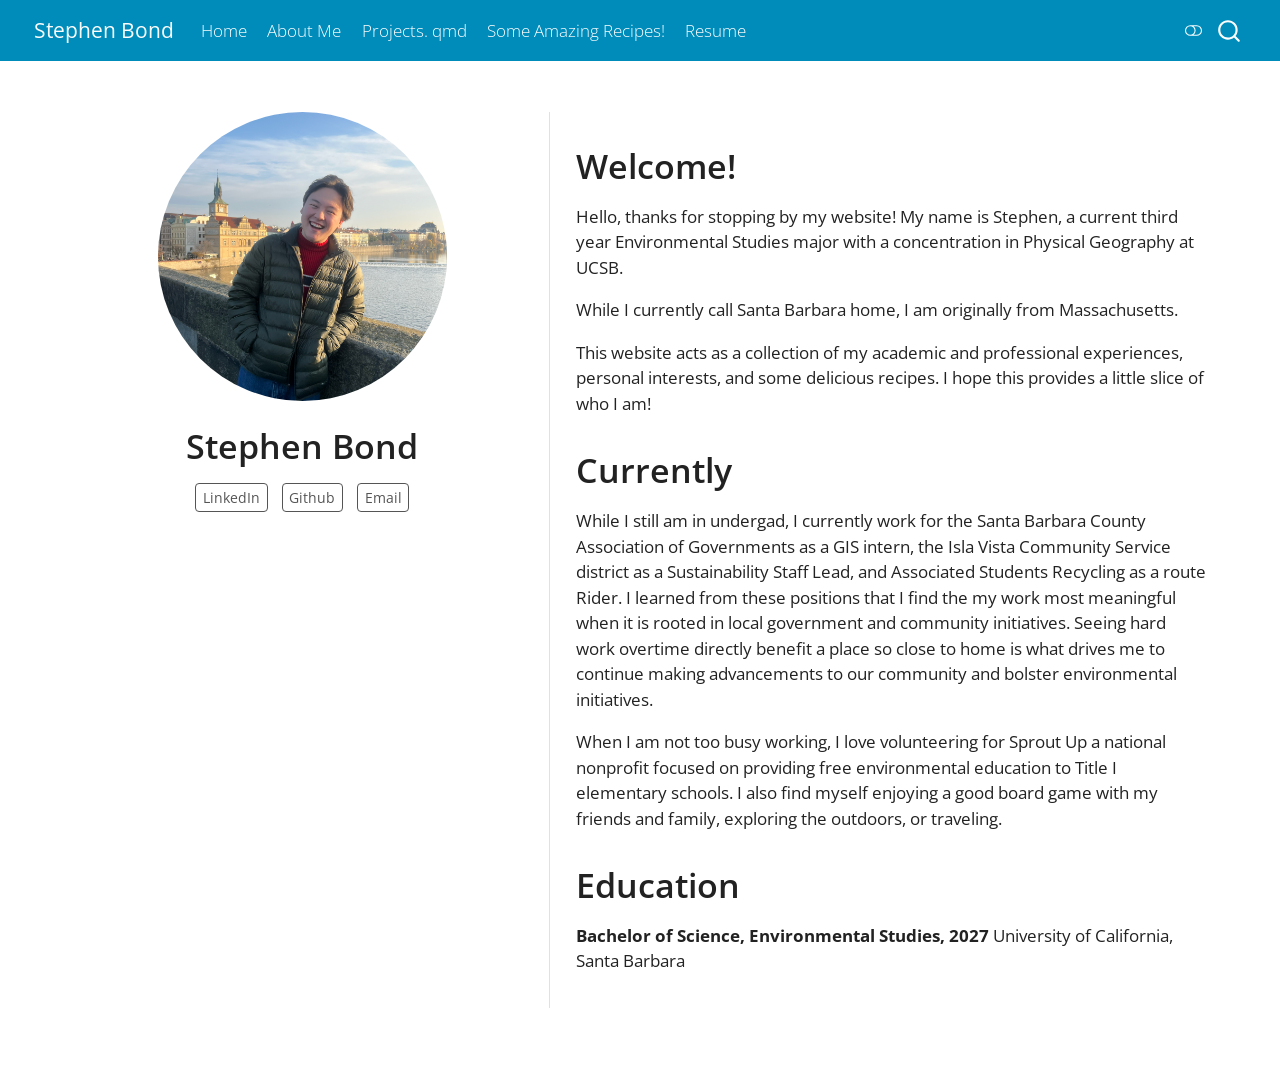
==== docs/index.html @ 2d8b7a07 "Finished Landing Page" ====
<!DOCTYPE html>
<html xmlns="http://www.w3.org/1999/xhtml" lang="en" xml:lang="en"><head>

<meta charset="utf-8">
<meta name="generator" content="quarto-1.8.25">

<meta name="viewport" content="width=device-width, initial-scale=1.0, user-scalable=yes">


<title>Stephen Bond</title>
<style>
code{white-space: pre-wrap;}
span.smallcaps{font-variant: small-caps;}
div.columns{display: flex; gap: min(4vw, 1.5em);}
div.column{flex: auto; overflow-x: auto;}
div.hanging-indent{margin-left: 1.5em; text-indent: -1.5em;}
ul.task-list{list-style: none;}
ul.task-list li input[type="checkbox"] {
  width: 0.8em;
  margin: 0 0.8em 0.2em -1em; /* quarto-specific, see https://github.com/quarto-dev/quarto-cli/issues/4556 */ 
  vertical-align: middle;
}
</style>


<script src="site_libs/quarto-nav/quarto-nav.js"></script>
<script src="site_libs/quarto-nav/headroom.min.js"></script>
<script src="site_libs/clipboard/clipboard.min.js"></script>
<script src="site_libs/quarto-search/autocomplete.umd.js"></script>
<script src="site_libs/quarto-search/fuse.min.js"></script>
<script src="site_libs/quarto-search/quarto-search.js"></script>
<meta name="quarto:offset" content="./">
<script src="site_libs/quarto-html/quarto.js" type="module"></script>
<script src="site_libs/quarto-html/tabsets/tabsets.js" type="module"></script>
<script src="site_libs/quarto-html/axe/axe-check.js" type="module"></script>
<script src="site_libs/quarto-html/popper.min.js"></script>
<script src="site_libs/quarto-html/tippy.umd.min.js"></script>
<link href="site_libs/quarto-html/tippy.css" rel="stylesheet">
<link href="site_libs/quarto-html/quarto-syntax-highlighting-7b89279ff1a6dce999919e0e67d4d9ec.css" rel="stylesheet" class="quarto-color-scheme" id="quarto-text-highlighting-styles">
<link href="site_libs/quarto-html/quarto-syntax-highlighting-dark-707d8167ce6003fca903bfe2be84ab7f.css" rel="stylesheet" class="quarto-color-scheme quarto-color-alternate" id="quarto-text-highlighting-styles">
<link href="site_libs/quarto-html/quarto-syntax-highlighting-7b89279ff1a6dce999919e0e67d4d9ec.css" rel="stylesheet" class="quarto-color-scheme-extra" id="quarto-text-highlighting-styles">
<script src="site_libs/bootstrap/bootstrap.min.js"></script>
<link href="site_libs/bootstrap/bootstrap-icons.css" rel="stylesheet">
<link href="site_libs/bootstrap/bootstrap-a26f3680889bc016604be2101547878f.min.css" rel="stylesheet" append-hash="true" class="quarto-color-scheme" id="quarto-bootstrap" data-mode="light">
<link href="site_libs/bootstrap/bootstrap-dark-5100b8561cd7f6cd8c35657ed6fe7ee7.min.css" rel="stylesheet" append-hash="true" class="quarto-color-scheme quarto-color-alternate" id="quarto-bootstrap" data-mode="dark">
<link href="site_libs/bootstrap/bootstrap-a26f3680889bc016604be2101547878f.min.css" rel="stylesheet" append-hash="true" class="quarto-color-scheme-extra" id="quarto-bootstrap" data-mode="light">
<script id="quarto-search-options" type="application/json">{
  "location": "navbar",
  "copy-button": false,
  "collapse-after": 3,
  "panel-placement": "end",
  "type": "overlay",
  "limit": 50,
  "keyboard-shortcut": [
    "f",
    "/",
    "s"
  ],
  "show-item-context": false,
  "language": {
    "search-no-results-text": "No results",
    "search-matching-documents-text": "matching documents",
    "search-copy-link-title": "Copy link to search",
    "search-hide-matches-text": "Hide additional matches",
    "search-more-match-text": "more match in this document",
    "search-more-matches-text": "more matches in this document",
    "search-clear-button-title": "Clear",
    "search-text-placeholder": "",
    "search-detached-cancel-button-title": "Cancel",
    "search-submit-button-title": "Submit",
    "search-label": "Search"
  }
}</script>


<link rel="stylesheet" href="styles.css">
</head>

<body class="nav-fixed quarto-light"><script id="quarto-html-before-body" type="application/javascript">
    const toggleBodyColorMode = (bsSheetEl) => {
      const mode = bsSheetEl.getAttribute("data-mode");
      const bodyEl = window.document.querySelector("body");
      if (mode === "dark") {
        bodyEl.classList.add("quarto-dark");
        bodyEl.classList.remove("quarto-light");
      } else {
        bodyEl.classList.add("quarto-light");
        bodyEl.classList.remove("quarto-dark");
      }
    }
    const toggleBodyColorPrimary = () => {
      const bsSheetEl = window.document.querySelector("link#quarto-bootstrap:not([rel=disabled-stylesheet])");
      if (bsSheetEl) {
        toggleBodyColorMode(bsSheetEl);
      }
    }
    const setColorSchemeToggle = (alternate) => {
      const toggles = window.document.querySelectorAll('.quarto-color-scheme-toggle');
      for (let i=0; i < toggles.length; i++) {
        const toggle = toggles[i];
        if (toggle) {
          if (alternate) {
            toggle.classList.add("alternate");
          } else {
            toggle.classList.remove("alternate");
          }
        }
      }
    };
    const toggleColorMode = (alternate) => {
      // Switch the stylesheets
      const primaryStylesheets = window.document.querySelectorAll('link.quarto-color-scheme:not(.quarto-color-alternate)');
      const alternateStylesheets = window.document.querySelectorAll('link.quarto-color-scheme.quarto-color-alternate');
      manageTransitions('#quarto-margin-sidebar .nav-link', false);
      if (alternate) {
        // note: dark is layered on light, we don't disable primary!
        enableStylesheet(alternateStylesheets);
        for (const sheetNode of alternateStylesheets) {
          if (sheetNode.id === "quarto-bootstrap") {
            toggleBodyColorMode(sheetNode);
          }
        }
      } else {
        disableStylesheet(alternateStylesheets);
        enableStylesheet(primaryStylesheets)
        toggleBodyColorPrimary();
      }
      manageTransitions('#quarto-margin-sidebar .nav-link', true);
      // Switch the toggles
      setColorSchemeToggle(alternate)
      // Hack to workaround the fact that safari doesn't
      // properly recolor the scrollbar when toggling (#1455)
      if (navigator.userAgent.indexOf('Safari') > 0 && navigator.userAgent.indexOf('Chrome') == -1) {
        manageTransitions("body", false);
        window.scrollTo(0, 1);
        setTimeout(() => {
          window.scrollTo(0, 0);
          manageTransitions("body", true);
        }, 40);
      }
    }
    const disableStylesheet = (stylesheets) => {
      for (let i=0; i < stylesheets.length; i++) {
        const stylesheet = stylesheets[i];
        stylesheet.rel = 'disabled-stylesheet';
      }
    }
    const enableStylesheet = (stylesheets) => {
      for (let i=0; i < stylesheets.length; i++) {
        const stylesheet = stylesheets[i];
        if(stylesheet.rel !== 'stylesheet') { // for Chrome, which will still FOUC without this check
          stylesheet.rel = 'stylesheet';
        }
      }
    }
    const manageTransitions = (selector, allowTransitions) => {
      const els = window.document.querySelectorAll(selector);
      for (let i=0; i < els.length; i++) {
        const el = els[i];
        if (allowTransitions) {
          el.classList.remove('notransition');
        } else {
          el.classList.add('notransition');
        }
      }
    }
    const isFileUrl = () => {
      return window.location.protocol === 'file:';
    }
    const hasAlternateSentinel = () => {
      let styleSentinel = getColorSchemeSentinel();
      if (styleSentinel !== null) {
        return styleSentinel === "alternate";
      } else {
        return false;
      }
    }
    const setStyleSentinel = (alternate) => {
      const value = alternate ? "alternate" : "default";
      if (!isFileUrl()) {
        window.localStorage.setItem("quarto-color-scheme", value);
      } else {
        localAlternateSentinel = value;
      }
    }
    const getColorSchemeSentinel = () => {
      if (!isFileUrl()) {
        const storageValue = window.localStorage.getItem("quarto-color-scheme");
        return storageValue != null ? storageValue : localAlternateSentinel;
      } else {
        return localAlternateSentinel;
      }
    }
    const toggleGiscusIfUsed = (isAlternate, darkModeDefault) => {
      const baseTheme = document.querySelector('#giscus-base-theme')?.value ?? 'light';
      const alternateTheme = document.querySelector('#giscus-alt-theme')?.value ?? 'dark';
      let newTheme = '';
      if(authorPrefersDark) {
        newTheme = isAlternate ? baseTheme : alternateTheme;
      } else {
        newTheme = isAlternate ? alternateTheme : baseTheme;
      }
      const changeGiscusTheme = () => {
        // From: https://github.com/giscus/giscus/issues/336
        const sendMessage = (message) => {
          const iframe = document.querySelector('iframe.giscus-frame');
          if (!iframe) return;
          iframe.contentWindow.postMessage({ giscus: message }, 'https://giscus.app');
        }
        sendMessage({
          setConfig: {
            theme: newTheme
          }
        });
      }
      const isGiscussLoaded = window.document.querySelector('iframe.giscus-frame') !== null;
      if (isGiscussLoaded) {
        changeGiscusTheme();
      }
    };
    const authorPrefersDark = false;
    const darkModeDefault = authorPrefersDark;
      document.querySelector('link#quarto-text-highlighting-styles.quarto-color-scheme-extra').rel = 'disabled-stylesheet';
      document.querySelector('link#quarto-bootstrap.quarto-color-scheme-extra').rel = 'disabled-stylesheet';
    let localAlternateSentinel = darkModeDefault ? 'alternate' : 'default';
    // Dark / light mode switch
    window.quartoToggleColorScheme = () => {
      // Read the current dark / light value
      let toAlternate = !hasAlternateSentinel();
      toggleColorMode(toAlternate);
      setStyleSentinel(toAlternate);
      toggleGiscusIfUsed(toAlternate, darkModeDefault);
      window.dispatchEvent(new Event('resize'));
    };
    // Switch to dark mode if need be
    if (hasAlternateSentinel()) {
      toggleColorMode(true);
    } else {
      toggleColorMode(false);
    }
  </script>

<div id="quarto-search-results"></div>
  <header id="quarto-header" class="headroom fixed-top">
    <nav class="navbar navbar-expand-lg " data-bs-theme="dark">
      <div class="navbar-container container-fluid">
      <div class="navbar-brand-container mx-auto">
    <a href="./index.html" class="navbar-brand navbar-brand-logo">
    </a>
    <a class="navbar-brand" href="./index.html">
    <span class="navbar-title">Stephen Bond</span>
    </a>
  </div>
            <div id="quarto-search" class="" title="Search"></div>
          <button class="navbar-toggler" type="button" data-bs-toggle="collapse" data-bs-target="#navbarCollapse" aria-controls="navbarCollapse" role="menu" aria-expanded="false" aria-label="Toggle navigation" onclick="if (window.quartoToggleHeadroom) { window.quartoToggleHeadroom(); }">
  <span class="navbar-toggler-icon"></span>
</button>
          <div class="collapse navbar-collapse" id="navbarCollapse">
            <ul class="navbar-nav navbar-nav-scroll me-auto">
  <li class="nav-item">
    <a class="nav-link active" href="./index.html" aria-current="page"> 
<span class="menu-text">Home</span></a>
  </li>  
  <li class="nav-item">
    <a class="nav-link" href="./about.html"> 
<span class="menu-text">About Me</span></a>
  </li>  
  <li class="nav-item">
    <span class="nav-link">
<span class="menu-text">Projects. qmd</span>
    </span>
  </li>  
  <li class="nav-item">
    <a class="nav-link" href="./Recipe_Page.html"> 
<span class="menu-text">Some Amazing Recipes!</span></a>
  </li>  
  <li class="nav-item">
    <a class="nav-link" href="./Resume.html"> 
<span class="menu-text">Resume</span></a>
  </li>  
</ul>
          </div> <!-- /navcollapse -->
            <div class="quarto-navbar-tools">
  <a href="" class="quarto-color-scheme-toggle quarto-navigation-tool  px-1" onclick="window.quartoToggleColorScheme(); return false;" title="Toggle dark mode"><i class="bi"></i></a>
</div>
      </div> <!-- /container-fluid -->
    </nav>
</header>
<!-- content -->
<div id="quarto-content" class="quarto-container page-columns page-rows-contents page-layout-full page-navbar">
<!-- sidebar -->
<!-- margin-sidebar -->
    
<!-- main -->
<div class="quarto-about-trestles column-page">
  <div class="about-entity">
    <img src="Profile Pic.png" class="about-image
  round " style="height: 17em; width: 17em;">
<header id="title-block-header" class="quarto-title-block default">
<div class="quarto-title">
<h1 class="title">Stephen Bond</h1>
</div>
<div class="quarto-title-meta column-page">
  </div>
</header>
    <div class="about-links">
  <a href="https://www.linkedin.com/in/stephen-bond-031a44329/?skipRedirect=true" class="about-link" rel="" target="_blank">
     <span class="about-link-text">LinkedIn</span>
  </a>
  <a href="https://github.com/24Steve24" class="about-link" rel="" target="_blank">
     <span class="about-link-text">Github</span>
  </a>
  <a href="mailto:stephenbond@ucsb.edu" class="about-link" rel="" target="">
     <span class="about-link-text">Email</span>
  </a>
</div>
  </div>
  <div class="about-contents"><main class="content column-page" id="quarto-document-content">

<section id="welcome" class="level1">
<h1>Welcome!</h1>
<p>Hello, thanks for stopping by my website! My name is Stephen, a current third year Environmental Studies major with a concentration in Physical Geography at UCSB.</p>
<p>While I currently call Santa Barbara home, I am originally from Massachusetts.</p>
<p>This website acts as a collection of my academic and professional experiences, personal interests, and some delicious recipes. I hope this provides a little slice of who I am!</p>
</section>
<section id="currently" class="level1">
<h1>Currently</h1>
<p>While I still am in undergad, I currently work for the Santa Barbara County Association of Governments as a GIS intern, the Isla Vista Community Service district as a Sustainability Staff Lead, and Associated Students Recycling as a route Rider. I learned from these positions that I find the my work most meaningful when it is rooted in local government and community initiatives. Seeing hard work overtime directly benefit a place so close to home is what drives me to continue making advancements to our community and bolster environmental initiatives.</p>
<p>When I am not too busy working, I love volunteering for Sprout Up a national nonprofit focused on providing free environmental education to Title I elementary schools. I also find myself enjoying a good board game with my friends and family, exploring the outdoors, or traveling.</p>
</section>
<section id="education" class="level1">
<h1>Education</h1>
<p><strong>Bachelor of Science, Environmental Studies, 2027</strong> University of California, Santa Barbara</p>


</section>
</main></div>
</div>
 <!-- /main -->
<script id="quarto-html-after-body" type="application/javascript">
  window.document.addEventListener("DOMContentLoaded", function (event) {
    // Ensure there is a toggle, if there isn't float one in the top right
    if (window.document.querySelector('.quarto-color-scheme-toggle') === null) {
      const a = window.document.createElement('a');
      a.classList.add('top-right');
      a.classList.add('quarto-color-scheme-toggle');
      a.href = "";
      a.onclick = function() { try { window.quartoToggleColorScheme(); } catch {} return false; };
      const i = window.document.createElement("i");
      i.classList.add('bi');
      a.appendChild(i);
      window.document.body.appendChild(a);
    }
    setColorSchemeToggle(hasAlternateSentinel())
    const isCodeAnnotation = (el) => {
      for (const clz of el.classList) {
        if (clz.startsWith('code-annotation-')) {                     
          return true;
        }
      }
      return false;
    }
    const onCopySuccess = function(e) {
      // button target
      const button = e.trigger;
      // don't keep focus
      button.blur();
      // flash "checked"
      button.classList.add('code-copy-button-checked');
      var currentTitle = button.getAttribute("title");
      button.setAttribute("title", "Copied!");
      let tooltip;
      if (window.bootstrap) {
        button.setAttribute("data-bs-toggle", "tooltip");
        button.setAttribute("data-bs-placement", "left");
        button.setAttribute("data-bs-title", "Copied!");
        tooltip = new bootstrap.Tooltip(button, 
          { trigger: "manual", 
            customClass: "code-copy-button-tooltip",
            offset: [0, -8]});
        tooltip.show();    
      }
      setTimeout(function() {
        if (tooltip) {
          tooltip.hide();
          button.removeAttribute("data-bs-title");
          button.removeAttribute("data-bs-toggle");
          button.removeAttribute("data-bs-placement");
        }
        button.setAttribute("title", currentTitle);
        button.classList.remove('code-copy-button-checked');
      }, 1000);
      // clear code selection
      e.clearSelection();
    }
    const getTextToCopy = function(trigger) {
      const outerScaffold = trigger.parentElement.cloneNode(true);
      const codeEl = outerScaffold.querySelector('code');
      for (const childEl of codeEl.children) {
        if (isCodeAnnotation(childEl)) {
          childEl.remove();
        }
      }
      return codeEl.innerText;
    }
    const clipboard = new window.ClipboardJS('.code-copy-button:not([data-in-quarto-modal])', {
      text: getTextToCopy
    });
    clipboard.on('success', onCopySuccess);
    if (window.document.getElementById('quarto-embedded-source-code-modal')) {
      const clipboardModal = new window.ClipboardJS('.code-copy-button[data-in-quarto-modal]', {
        text: getTextToCopy,
        container: window.document.getElementById('quarto-embedded-source-code-modal')
      });
      clipboardModal.on('success', onCopySuccess);
    }
      var localhostRegex = new RegExp(/^(?:http|https):\/\/localhost\:?[0-9]*\//);
      var mailtoRegex = new RegExp(/^mailto:/);
        var filterRegex = new RegExp('/' + window.location.host + '/');
      var isInternal = (href) => {
          return filterRegex.test(href) || localhostRegex.test(href) || mailtoRegex.test(href);
      }
      // Inspect non-navigation links and adorn them if external
     var links = window.document.querySelectorAll('a[href]:not(.nav-link):not(.navbar-brand):not(.toc-action):not(.sidebar-link):not(.sidebar-item-toggle):not(.pagination-link):not(.no-external):not([aria-hidden]):not(.dropdown-item):not(.quarto-navigation-tool):not(.about-link)');
      for (var i=0; i<links.length; i++) {
        const link = links[i];
        if (!isInternal(link.href)) {
          // undo the damage that might have been done by quarto-nav.js in the case of
          // links that we want to consider external
          if (link.dataset.originalHref !== undefined) {
            link.href = link.dataset.originalHref;
          }
        }
      }
    function tippyHover(el, contentFn, onTriggerFn, onUntriggerFn) {
      const config = {
        allowHTML: true,
        maxWidth: 500,
        delay: 100,
        arrow: false,
        appendTo: function(el) {
            return el.parentElement;
        },
        interactive: true,
        interactiveBorder: 10,
        theme: 'quarto',
        placement: 'bottom-start',
      };
      if (contentFn) {
        config.content = contentFn;
      }
      if (onTriggerFn) {
        config.onTrigger = onTriggerFn;
      }
      if (onUntriggerFn) {
        config.onUntrigger = onUntriggerFn;
      }
      window.tippy(el, config); 
    }
    const noterefs = window.document.querySelectorAll('a[role="doc-noteref"]');
    for (var i=0; i<noterefs.length; i++) {
      const ref = noterefs[i];
      tippyHover(ref, function() {
        // use id or data attribute instead here
        let href = ref.getAttribute('data-footnote-href') || ref.getAttribute('href');
        try { href = new URL(href).hash; } catch {}
        const id = href.replace(/^#\/?/, "");
        const note = window.document.getElementById(id);
        if (note) {
          return note.innerHTML;
        } else {
          return "";
        }
      });
    }
    const xrefs = window.document.querySelectorAll('a.quarto-xref');
    const processXRef = (id, note) => {
      // Strip column container classes
      const stripColumnClz = (el) => {
        el.classList.remove("page-full", "page-columns");
        if (el.children) {
          for (const child of el.children) {
            stripColumnClz(child);
          }
        }
      }
      stripColumnClz(note)
      if (id === null || id.startsWith('sec-')) {
        // Special case sections, only their first couple elements
        const container = document.createElement("div");
        if (note.children && note.children.length > 2) {
          container.appendChild(note.children[0].cloneNode(true));
          for (let i = 1; i < note.children.length; i++) {
            const child = note.children[i];
            if (child.tagName === "P" && child.innerText === "") {
              continue;
            } else {
              container.appendChild(child.cloneNode(true));
              break;
            }
          }
          if (window.Quarto?.typesetMath) {
            window.Quarto.typesetMath(container);
          }
          return container.innerHTML
        } else {
          if (window.Quarto?.typesetMath) {
            window.Quarto.typesetMath(note);
          }
          return note.innerHTML;
        }
      } else {
        // Remove any anchor links if they are present
        const anchorLink = note.querySelector('a.anchorjs-link');
        if (anchorLink) {
          anchorLink.remove();
        }
        if (window.Quarto?.typesetMath) {
          window.Quarto.typesetMath(note);
        }
        if (note.classList.contains("callout")) {
          return note.outerHTML;
        } else {
          return note.innerHTML;
        }
      }
    }
    for (var i=0; i<xrefs.length; i++) {
      const xref = xrefs[i];
      tippyHover(xref, undefined, function(instance) {
        instance.disable();
        let url = xref.getAttribute('href');
        let hash = undefined; 
        if (url.startsWith('#')) {
          hash = url;
        } else {
          try { hash = new URL(url).hash; } catch {}
        }
        if (hash) {
          const id = hash.replace(/^#\/?/, "");
          const note = window.document.getElementById(id);
          if (note !== null) {
            try {
              const html = processXRef(id, note.cloneNode(true));
              instance.setContent(html);
            } finally {
              instance.enable();
              instance.show();
            }
          } else {
            // See if we can fetch this
            fetch(url.split('#')[0])
            .then(res => res.text())
            .then(html => {
              const parser = new DOMParser();
              const htmlDoc = parser.parseFromString(html, "text/html");
              const note = htmlDoc.getElementById(id);
              if (note !== null) {
                const html = processXRef(id, note);
                instance.setContent(html);
              } 
            }).finally(() => {
              instance.enable();
              instance.show();
            });
          }
        } else {
          // See if we can fetch a full url (with no hash to target)
          // This is a special case and we should probably do some content thinning / targeting
          fetch(url)
          .then(res => res.text())
          .then(html => {
            const parser = new DOMParser();
            const htmlDoc = parser.parseFromString(html, "text/html");
            const note = htmlDoc.querySelector('main.content');
            if (note !== null) {
              // This should only happen for chapter cross references
              // (since there is no id in the URL)
              // remove the first header
              if (note.children.length > 0 && note.children[0].tagName === "HEADER") {
                note.children[0].remove();
              }
              const html = processXRef(null, note);
              instance.setContent(html);
            } 
          }).finally(() => {
            instance.enable();
            instance.show();
          });
        }
      }, function(instance) {
      });
    }
        let selectedAnnoteEl;
        const selectorForAnnotation = ( cell, annotation) => {
          let cellAttr = 'data-code-cell="' + cell + '"';
          let lineAttr = 'data-code-annotation="' +  annotation + '"';
          const selector = 'span[' + cellAttr + '][' + lineAttr + ']';
          return selector;
        }
        const selectCodeLines = (annoteEl) => {
          const doc = window.document;
          const targetCell = annoteEl.getAttribute("data-target-cell");
          const targetAnnotation = annoteEl.getAttribute("data-target-annotation");
          const annoteSpan = window.document.querySelector(selectorForAnnotation(targetCell, targetAnnotation));
          const lines = annoteSpan.getAttribute("data-code-lines").split(",");
          const lineIds = lines.map((line) => {
            return targetCell + "-" + line;
          })
          let top = null;
          let height = null;
          let parent = null;
          if (lineIds.length > 0) {
              //compute the position of the single el (top and bottom and make a div)
              const el = window.document.getElementById(lineIds[0]);
              top = el.offsetTop;
              height = el.offsetHeight;
              parent = el.parentElement.parentElement;
            if (lineIds.length > 1) {
              const lastEl = window.document.getElementById(lineIds[lineIds.length - 1]);
              const bottom = lastEl.offsetTop + lastEl.offsetHeight;
              height = bottom - top;
            }
            if (top !== null && height !== null && parent !== null) {
              // cook up a div (if necessary) and position it 
              let div = window.document.getElementById("code-annotation-line-highlight");
              if (div === null) {
                div = window.document.createElement("div");
                div.setAttribute("id", "code-annotation-line-highlight");
                div.style.position = 'absolute';
                parent.appendChild(div);
              }
              div.style.top = top - 2 + "px";
              div.style.height = height + 4 + "px";
              div.style.left = 0;
              let gutterDiv = window.document.getElementById("code-annotation-line-highlight-gutter");
              if (gutterDiv === null) {
                gutterDiv = window.document.createElement("div");
                gutterDiv.setAttribute("id", "code-annotation-line-highlight-gutter");
                gutterDiv.style.position = 'absolute';
                const codeCell = window.document.getElementById(targetCell);
                const gutter = codeCell.querySelector('.code-annotation-gutter');
                gutter.appendChild(gutterDiv);
              }
              gutterDiv.style.top = top - 2 + "px";
              gutterDiv.style.height = height + 4 + "px";
            }
            selectedAnnoteEl = annoteEl;
          }
        };
        const unselectCodeLines = () => {
          const elementsIds = ["code-annotation-line-highlight", "code-annotation-line-highlight-gutter"];
          elementsIds.forEach((elId) => {
            const div = window.document.getElementById(elId);
            if (div) {
              div.remove();
            }
          });
          selectedAnnoteEl = undefined;
        };
          // Handle positioning of the toggle
      window.addEventListener(
        "resize",
        throttle(() => {
          elRect = undefined;
          if (selectedAnnoteEl) {
            selectCodeLines(selectedAnnoteEl);
          }
        }, 10)
      );
      function throttle(fn, ms) {
      let throttle = false;
      let timer;
        return (...args) => {
          if(!throttle) { // first call gets through
              fn.apply(this, args);
              throttle = true;
          } else { // all the others get throttled
              if(timer) clearTimeout(timer); // cancel #2
              timer = setTimeout(() => {
                fn.apply(this, args);
                timer = throttle = false;
              }, ms);
          }
        };
      }
        // Attach click handler to the DT
        const annoteDls = window.document.querySelectorAll('dt[data-target-cell]');
        for (const annoteDlNode of annoteDls) {
          annoteDlNode.addEventListener('click', (event) => {
            const clickedEl = event.target;
            if (clickedEl !== selectedAnnoteEl) {
              unselectCodeLines();
              const activeEl = window.document.querySelector('dt[data-target-cell].code-annotation-active');
              if (activeEl) {
                activeEl.classList.remove('code-annotation-active');
              }
              selectCodeLines(clickedEl);
              clickedEl.classList.add('code-annotation-active');
            } else {
              // Unselect the line
              unselectCodeLines();
              clickedEl.classList.remove('code-annotation-active');
            }
          });
        }
    const findCites = (el) => {
      const parentEl = el.parentElement;
      if (parentEl) {
        const cites = parentEl.dataset.cites;
        if (cites) {
          return {
            el,
            cites: cites.split(' ')
          };
        } else {
          return findCites(el.parentElement)
        }
      } else {
        return undefined;
      }
    };
    var bibliorefs = window.document.querySelectorAll('a[role="doc-biblioref"]');
    for (var i=0; i<bibliorefs.length; i++) {
      const ref = bibliorefs[i];
      const citeInfo = findCites(ref);
      if (citeInfo) {
        tippyHover(citeInfo.el, function() {
          var popup = window.document.createElement('div');
          citeInfo.cites.forEach(function(cite) {
            var citeDiv = window.document.createElement('div');
            citeDiv.classList.add('hanging-indent');
            citeDiv.classList.add('csl-entry');
            var biblioDiv = window.document.getElementById('ref-' + cite);
            if (biblioDiv) {
              citeDiv.innerHTML = biblioDiv.innerHTML;
            }
            popup.appendChild(citeDiv);
          });
          return popup.innerHTML;
        });
      }
    }
  });
  </script>
</div> <!-- /content -->




</body></html>
---- docs/site_libs/quarto-html/tippy.css ----
.tippy-box[data-animation=fade][data-state=hidden]{opacity:0}[data-tippy-root]{max-width:calc(100vw - 10px)}.tippy-box{position:relative;background-color:#333;color:#fff;border-radius:4px;font-size:14px;line-height:1.4;white-space:normal;outline:0;transition-property:transform,visibility,opacity}.tippy-box[data-placement^=top]>.tippy-arrow{bottom:0}.tippy-box[data-placement^=top]>.tippy-arrow:before{bottom:-7px;left:0;border-width:8px 8px 0;border-top-color:initial;transform-origin:center top}.tippy-box[data-placement^=bottom]>.tippy-arrow{top:0}.tippy-box[data-placement^=bottom]>.tippy-arrow:before{top:-7px;left:0;border-width:0 8px 8px;border-bottom-color:initial;transform-origin:center bottom}.tippy-box[data-placement^=left]>.tippy-arrow{right:0}.tippy-box[data-placement^=left]>.tippy-arrow:before{border-width:8px 0 8px 8px;border-left-color:initial;right:-7px;transform-origin:center left}.tippy-box[data-placement^=right]>.tippy-arrow{left:0}.tippy-box[data-placement^=right]>.tippy-arrow:before{left:-7px;border-width:8px 8px 8px 0;border-right-color:initial;transform-origin:center right}.tippy-box[data-inertia][data-state=visible]{transition-timing-function:cubic-bezier(.54,1.5,.38,1.11)}.tippy-arrow{width:16px;height:16px;color:#333}.tippy-arrow:before{content:"";position:absolute;border-color:transparent;border-style:solid}.tippy-content{position:relative;padding:5px 9px;z-index:1}
---- docs/site_libs/quarto-html/quarto-syntax-highlighting-7b89279ff1a6dce999919e0e67d4d9ec.css ----
/* quarto syntax highlight colors */
:root {
  --quarto-hl-ot-color: #003B4F;
  --quarto-hl-at-color: #657422;
  --quarto-hl-ss-color: #20794D;
  --quarto-hl-an-color: #5E5E5E;
  --quarto-hl-fu-color: #4758AB;
  --quarto-hl-st-color: #20794D;
  --quarto-hl-cf-color: #003B4F;
  --quarto-hl-op-color: #5E5E5E;
  --quarto-hl-er-color: #AD0000;
  --quarto-hl-bn-color: #AD0000;
  --quarto-hl-al-color: #AD0000;
  --quarto-hl-va-color: #111111;
  --quarto-hl-bu-color: inherit;
  --quarto-hl-ex-color: inherit;
  --quarto-hl-pp-color: #AD0000;
  --quarto-hl-in-color: #5E5E5E;
  --quarto-hl-vs-color: #20794D;
  --quarto-hl-wa-color: #5E5E5E;
  --quarto-hl-do-color: #5E5E5E;
  --quarto-hl-im-color: #00769E;
  --quarto-hl-ch-color: #20794D;
  --quarto-hl-dt-color: #AD0000;
  --quarto-hl-fl-color: #AD0000;
  --quarto-hl-co-color: #5E5E5E;
  --quarto-hl-cv-color: #5E5E5E;
  --quarto-hl-cn-color: #8f5902;
  --quarto-hl-sc-color: #5E5E5E;
  --quarto-hl-dv-color: #AD0000;
  --quarto-hl-kw-color: #003B4F;
}

/* other quarto variables */
:root {
  --quarto-font-monospace: SFMono-Regular, Menlo, Monaco, Consolas, "Liberation Mono", "Courier New", monospace;
}

/* syntax highlight based on Pandoc's rules */
pre > code.sourceCode > span {
  color: #003B4F;
}

code.sourceCode > span {
  color: #003B4F;
}

div.sourceCode,
div.sourceCode pre.sourceCode {
  color: #003B4F;
}

/* Normal */
code span {
  color: #003B4F;
}

/* Alert */
code span.al {
  color: #AD0000;
  font-style: inherit;
}

/* Annotation */
code span.an {
  color: #5E5E5E;
  font-style: inherit;
}

/* Attribute */
code span.at {
  color: #657422;
  font-style: inherit;
}

/* BaseN */
code span.bn {
  color: #AD0000;
  font-style: inherit;
}

/* BuiltIn */
code span.bu {
  font-style: inherit;
}

/* ControlFlow */
code span.cf {
  color: #003B4F;
  font-weight: bold;
  font-style: inherit;
}

/* Char */
code span.ch {
  color: #20794D;
  font-style: inherit;
}

/* Constant */
code span.cn {
  color: #8f5902;
  font-style: inherit;
}

/* Comment */
code span.co {
  color: #5E5E5E;
  font-style: inherit;
}

/* CommentVar */
code span.cv {
  color: #5E5E5E;
  font-style: italic;
}

/* Documentation */
code span.do {
  color: #5E5E5E;
  font-style: italic;
}

/* DataType */
code span.dt {
  color: #AD0000;
  font-style: inherit;
}

/* DecVal */
code span.dv {
  color: #AD0000;
  font-style: inherit;
}

/* Error */
code span.er {
  color: #AD0000;
  font-style: inherit;
}

/* Extension */
code span.ex {
  font-style: inherit;
}

/* Float */
code span.fl {
  color: #AD0000;
  font-style: inherit;
}

/* Function */
code span.fu {
  color: #4758AB;
  font-style: inherit;
}

/* Import */
code span.im {
  color: #00769E;
  font-style: inherit;
}

/* Information */
code span.in {
  color: #5E5E5E;
  font-style: inherit;
}

/* Keyword */
code span.kw {
  color: #003B4F;
  font-weight: bold;
  font-style: inherit;
}

/* Operator */
code span.op {
  color: #5E5E5E;
  font-style: inherit;
}

/* Other */
code span.ot {
  color: #003B4F;
  font-style: inherit;
}

/* Preprocessor */
code span.pp {
  color: #AD0000;
  font-style: inherit;
}

/* SpecialChar */
code span.sc {
  color: #5E5E5E;
  font-style: inherit;
}

/* SpecialString */
code span.ss {
  color: #20794D;
  font-style: inherit;
}

/* String */
code span.st {
  color: #20794D;
  font-style: inherit;
}

/* Variable */
code span.va {
  color: #111111;
  font-style: inherit;
}

/* VerbatimString */
code span.vs {
  color: #20794D;
  font-style: inherit;
}

/* Warning */
code span.wa {
  color: #5E5E5E;
  font-style: italic;
}

.prevent-inlining {
  content: "</";
}

/*# sourceMappingURL=3944bc705cfaf4c80e56f77c5205168a.css.map */
---- docs/site_libs/quarto-html/quarto-syntax-highlighting-7b89279ff1a6dce999919e0e67d4d9ec.css ----
/* quarto syntax highlight colors */
:root {
  --quarto-hl-ot-color: #003B4F;
  --quarto-hl-at-color: #657422;
  --quarto-hl-ss-color: #20794D;
  --quarto-hl-an-color: #5E5E5E;
  --quarto-hl-fu-color: #4758AB;
  --quarto-hl-st-color: #20794D;
  --quarto-hl-cf-color: #003B4F;
  --quarto-hl-op-color: #5E5E5E;
  --quarto-hl-er-color: #AD0000;
  --quarto-hl-bn-color: #AD0000;
  --quarto-hl-al-color: #AD0000;
  --quarto-hl-va-color: #111111;
  --quarto-hl-bu-color: inherit;
  --quarto-hl-ex-color: inherit;
  --quarto-hl-pp-color: #AD0000;
  --quarto-hl-in-color: #5E5E5E;
  --quarto-hl-vs-color: #20794D;
  --quarto-hl-wa-color: #5E5E5E;
  --quarto-hl-do-color: #5E5E5E;
  --quarto-hl-im-color: #00769E;
  --quarto-hl-ch-color: #20794D;
  --quarto-hl-dt-color: #AD0000;
  --quarto-hl-fl-color: #AD0000;
  --quarto-hl-co-color: #5E5E5E;
  --quarto-hl-cv-color: #5E5E5E;
  --quarto-hl-cn-color: #8f5902;
  --quarto-hl-sc-color: #5E5E5E;
  --quarto-hl-dv-color: #AD0000;
  --quarto-hl-kw-color: #003B4F;
}

/* other quarto variables */
:root {
  --quarto-font-monospace: SFMono-Regular, Menlo, Monaco, Consolas, "Liberation Mono", "Courier New", monospace;
}

/* syntax highlight based on Pandoc's rules */
pre > code.sourceCode > span {
  color: #003B4F;
}

code.sourceCode > span {
  color: #003B4F;
}

div.sourceCode,
div.sourceCode pre.sourceCode {
  color: #003B4F;
}

/* Normal */
code span {
  color: #003B4F;
}

/* Alert */
code span.al {
  color: #AD0000;
  font-style: inherit;
}

/* Annotation */
code span.an {
  color: #5E5E5E;
  font-style: inherit;
}

/* Attribute */
code span.at {
  color: #657422;
  font-style: inherit;
}

/* BaseN */
code span.bn {
  color: #AD0000;
  font-style: inherit;
}

/* BuiltIn */
code span.bu {
  font-style: inherit;
}

/* ControlFlow */
code span.cf {
  color: #003B4F;
  font-weight: bold;
  font-style: inherit;
}

/* Char */
code span.ch {
  color: #20794D;
  font-style: inherit;
}

/* Constant */
code span.cn {
  color: #8f5902;
  font-style: inherit;
}

/* Comment */
code span.co {
  color: #5E5E5E;
  font-style: inherit;
}

/* CommentVar */
code span.cv {
  color: #5E5E5E;
  font-style: italic;
}

/* Documentation */
code span.do {
  color: #5E5E5E;
  font-style: italic;
}

/* DataType */
code span.dt {
  color: #AD0000;
  font-style: inherit;
}

/* DecVal */
code span.dv {
  color: #AD0000;
  font-style: inherit;
}

/* Error */
code span.er {
  color: #AD0000;
  font-style: inherit;
}

/* Extension */
code span.ex {
  font-style: inherit;
}

/* Float */
code span.fl {
  color: #AD0000;
  font-style: inherit;
}

/* Function */
code span.fu {
  color: #4758AB;
  font-style: inherit;
}

/* Import */
code span.im {
  color: #00769E;
  font-style: inherit;
}

/* Information */
code span.in {
  color: #5E5E5E;
  font-style: inherit;
}

/* Keyword */
code span.kw {
  color: #003B4F;
  font-weight: bold;
  font-style: inherit;
}

/* Operator */
code span.op {
  color: #5E5E5E;
  font-style: inherit;
}

/* Other */
code span.ot {
  color: #003B4F;
  font-style: inherit;
}

/* Preprocessor */
code span.pp {
  color: #AD0000;
  font-style: inherit;
}

/* SpecialChar */
code span.sc {
  color: #5E5E5E;
  font-style: inherit;
}

/* SpecialString */
code span.ss {
  color: #20794D;
  font-style: inherit;
}

/* String */
code span.st {
  color: #20794D;
  font-style: inherit;
}

/* Variable */
code span.va {
  color: #111111;
  font-style: inherit;
}

/* VerbatimString */
code span.vs {
  color: #20794D;
  font-style: inherit;
}

/* Warning */
code span.wa {
  color: #5E5E5E;
  font-style: italic;
}

.prevent-inlining {
  content: "</";
}

/*# sourceMappingURL=3944bc705cfaf4c80e56f77c5205168a.css.map */
---- docs/styles.css ----
/* css styles */
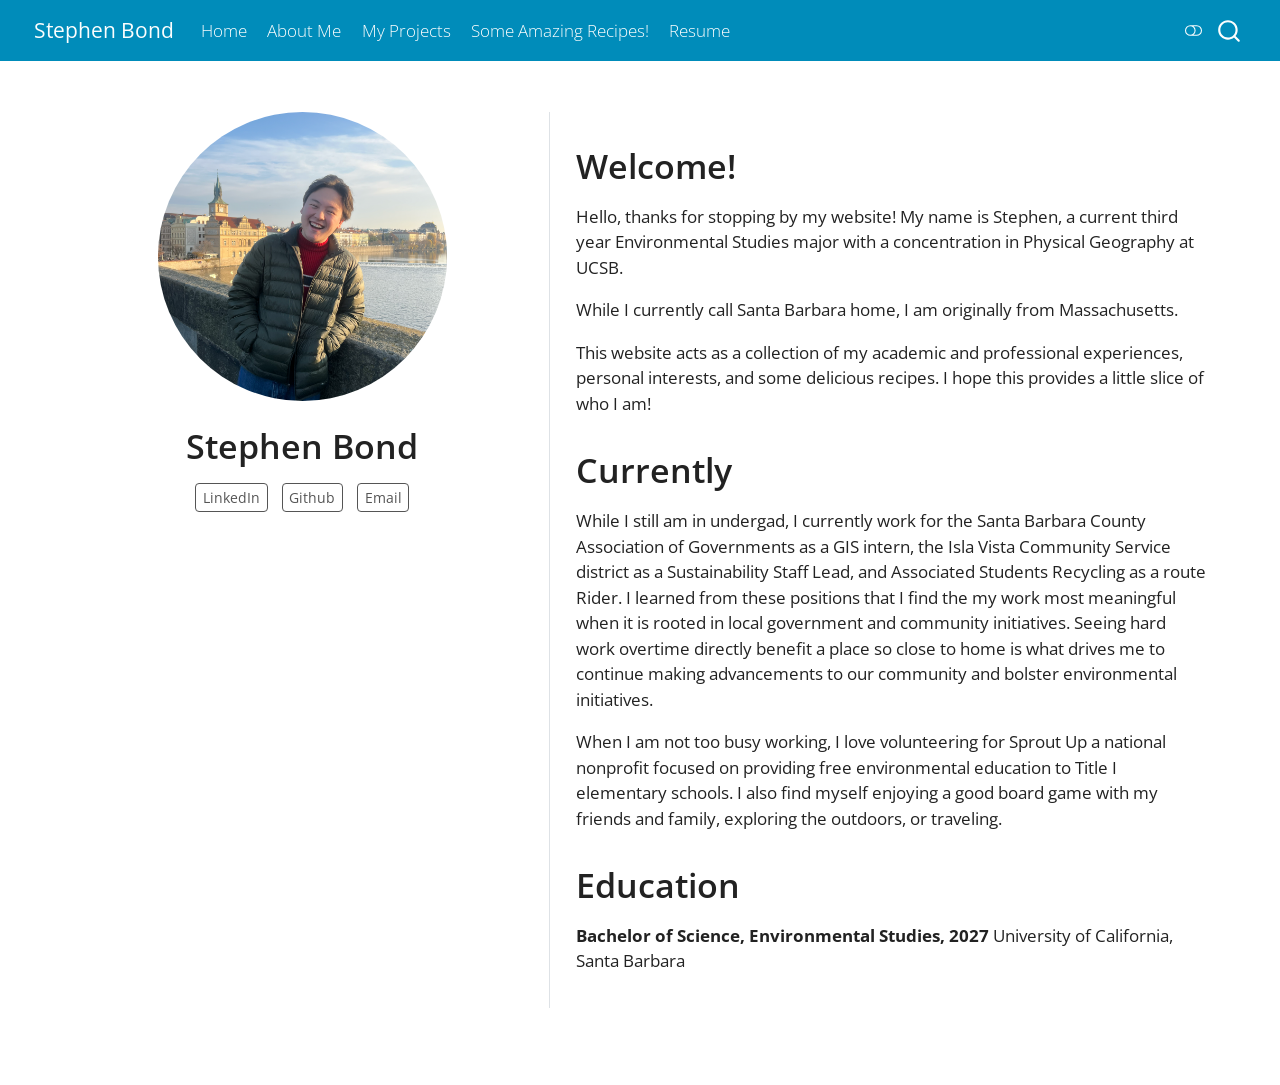
==== commit 17470727: "About Me Page Update" ====
--- a/docs/index.html
+++ b/docs/index.html
@@ -266,9 +266,8 @@
 <span class="menu-text">About Me</span></a>
   </li>  
   <li class="nav-item">
-    <span class="nav-link">
-<span class="menu-text">Projects. qmd</span>
-    </span>
+    <a class="nav-link" href="./Projects.html"> 
+<span class="menu-text">My Projects</span></a>
   </li>  
   <li class="nav-item">
     <a class="nav-link" href="./Recipe_Page.html"> 
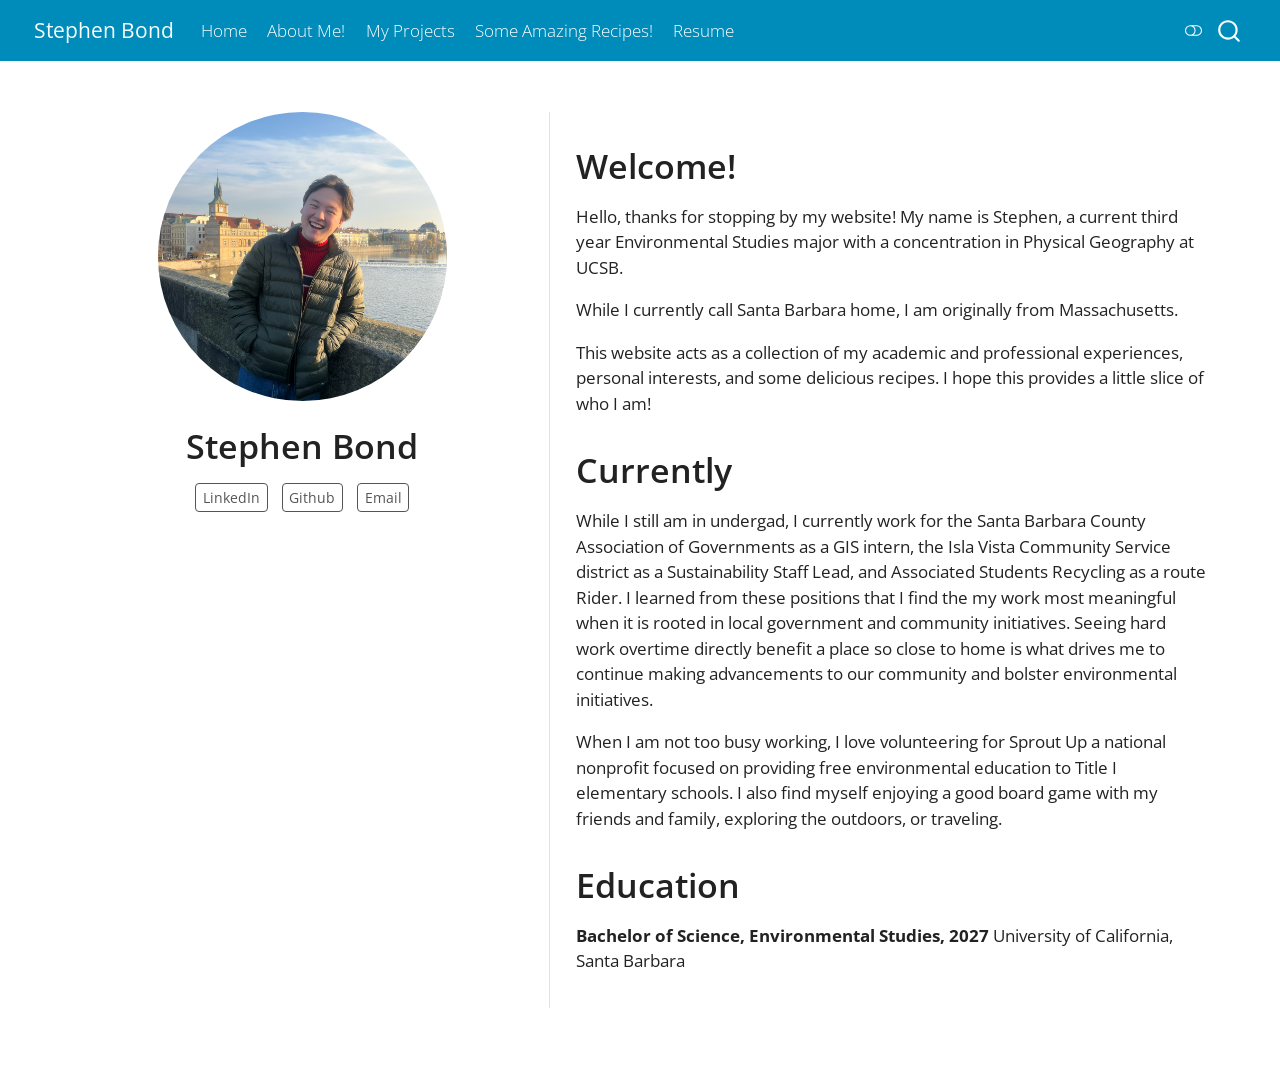
==== commit 8c82b1a6: "About me Page, still need professional Picks" ====
--- a/docs/index.html
+++ b/docs/index.html
@@ -263,7 +263,7 @@
   </li>  
   <li class="nav-item">
     <a class="nav-link" href="./about.html"> 
-<span class="menu-text">About Me</span></a>
+<span class="menu-text">About Me!</span></a>
   </li>  
   <li class="nav-item">
     <a class="nav-link" href="./Projects.html"> 
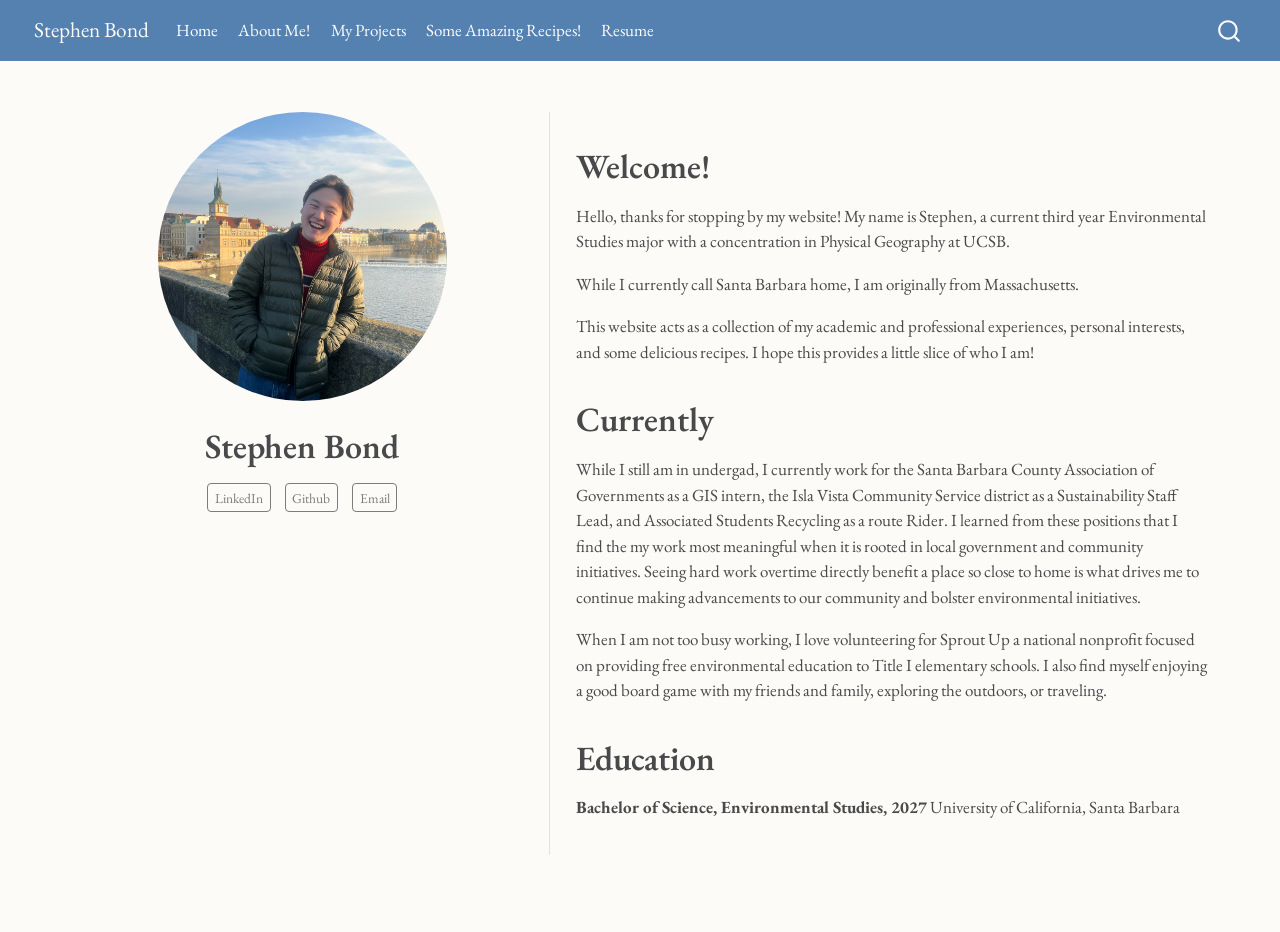
==== commit 73519cdb: "Made custom style" ====
--- a/docs/index.html
+++ b/docs/index.html
@@ -36,14 +36,10 @@
 <script src="site_libs/quarto-html/popper.min.js"></script>
 <script src="site_libs/quarto-html/tippy.umd.min.js"></script>
 <link href="site_libs/quarto-html/tippy.css" rel="stylesheet">
-<link href="site_libs/quarto-html/quarto-syntax-highlighting-7b89279ff1a6dce999919e0e67d4d9ec.css" rel="stylesheet" class="quarto-color-scheme" id="quarto-text-highlighting-styles">
-<link href="site_libs/quarto-html/quarto-syntax-highlighting-dark-707d8167ce6003fca903bfe2be84ab7f.css" rel="stylesheet" class="quarto-color-scheme quarto-color-alternate" id="quarto-text-highlighting-styles">
-<link href="site_libs/quarto-html/quarto-syntax-highlighting-7b89279ff1a6dce999919e0e67d4d9ec.css" rel="stylesheet" class="quarto-color-scheme-extra" id="quarto-text-highlighting-styles">
+<link href="site_libs/quarto-html/quarto-syntax-highlighting-7b89279ff1a6dce999919e0e67d4d9ec.css" rel="stylesheet" id="quarto-text-highlighting-styles">
 <script src="site_libs/bootstrap/bootstrap.min.js"></script>
 <link href="site_libs/bootstrap/bootstrap-icons.css" rel="stylesheet">
-<link href="site_libs/bootstrap/bootstrap-a26f3680889bc016604be2101547878f.min.css" rel="stylesheet" append-hash="true" class="quarto-color-scheme" id="quarto-bootstrap" data-mode="light">
-<link href="site_libs/bootstrap/bootstrap-dark-5100b8561cd7f6cd8c35657ed6fe7ee7.min.css" rel="stylesheet" append-hash="true" class="quarto-color-scheme quarto-color-alternate" id="quarto-bootstrap" data-mode="dark">
-<link href="site_libs/bootstrap/bootstrap-a26f3680889bc016604be2101547878f.min.css" rel="stylesheet" append-hash="true" class="quarto-color-scheme-extra" id="quarto-bootstrap" data-mode="light">
+<link href="site_libs/bootstrap/bootstrap-c8f389fcddcd31c77ea7c65898c5a719.min.css" rel="stylesheet" append-hash="true" id="quarto-bootstrap" data-mode="light">
 <script id="quarto-search-options" type="application/json">{
   "location": "navbar",
   "copy-button": false,
@@ -76,169 +72,7 @@
 <link rel="stylesheet" href="styles.css">
 </head>
 
-<body class="nav-fixed quarto-light"><script id="quarto-html-before-body" type="application/javascript">
-    const toggleBodyColorMode = (bsSheetEl) => {
-      const mode = bsSheetEl.getAttribute("data-mode");
-      const bodyEl = window.document.querySelector("body");
-      if (mode === "dark") {
-        bodyEl.classList.add("quarto-dark");
-        bodyEl.classList.remove("quarto-light");
-      } else {
-        bodyEl.classList.add("quarto-light");
-        bodyEl.classList.remove("quarto-dark");
-      }
-    }
-    const toggleBodyColorPrimary = () => {
-      const bsSheetEl = window.document.querySelector("link#quarto-bootstrap:not([rel=disabled-stylesheet])");
-      if (bsSheetEl) {
-        toggleBodyColorMode(bsSheetEl);
-      }
-    }
-    const setColorSchemeToggle = (alternate) => {
-      const toggles = window.document.querySelectorAll('.quarto-color-scheme-toggle');
-      for (let i=0; i < toggles.length; i++) {
-        const toggle = toggles[i];
-        if (toggle) {
-          if (alternate) {
-            toggle.classList.add("alternate");
-          } else {
-            toggle.classList.remove("alternate");
-          }
-        }
-      }
-    };
-    const toggleColorMode = (alternate) => {
-      // Switch the stylesheets
-      const primaryStylesheets = window.document.querySelectorAll('link.quarto-color-scheme:not(.quarto-color-alternate)');
-      const alternateStylesheets = window.document.querySelectorAll('link.quarto-color-scheme.quarto-color-alternate');
-      manageTransitions('#quarto-margin-sidebar .nav-link', false);
-      if (alternate) {
-        // note: dark is layered on light, we don't disable primary!
-        enableStylesheet(alternateStylesheets);
-        for (const sheetNode of alternateStylesheets) {
-          if (sheetNode.id === "quarto-bootstrap") {
-            toggleBodyColorMode(sheetNode);
-          }
-        }
-      } else {
-        disableStylesheet(alternateStylesheets);
-        enableStylesheet(primaryStylesheets)
-        toggleBodyColorPrimary();
-      }
-      manageTransitions('#quarto-margin-sidebar .nav-link', true);
-      // Switch the toggles
-      setColorSchemeToggle(alternate)
-      // Hack to workaround the fact that safari doesn't
-      // properly recolor the scrollbar when toggling (#1455)
-      if (navigator.userAgent.indexOf('Safari') > 0 && navigator.userAgent.indexOf('Chrome') == -1) {
-        manageTransitions("body", false);
-        window.scrollTo(0, 1);
-        setTimeout(() => {
-          window.scrollTo(0, 0);
-          manageTransitions("body", true);
-        }, 40);
-      }
-    }
-    const disableStylesheet = (stylesheets) => {
-      for (let i=0; i < stylesheets.length; i++) {
-        const stylesheet = stylesheets[i];
-        stylesheet.rel = 'disabled-stylesheet';
-      }
-    }
-    const enableStylesheet = (stylesheets) => {
-      for (let i=0; i < stylesheets.length; i++) {
-        const stylesheet = stylesheets[i];
-        if(stylesheet.rel !== 'stylesheet') { // for Chrome, which will still FOUC without this check
-          stylesheet.rel = 'stylesheet';
-        }
-      }
-    }
-    const manageTransitions = (selector, allowTransitions) => {
-      const els = window.document.querySelectorAll(selector);
-      for (let i=0; i < els.length; i++) {
-        const el = els[i];
-        if (allowTransitions) {
-          el.classList.remove('notransition');
-        } else {
-          el.classList.add('notransition');
-        }
-      }
-    }
-    const isFileUrl = () => {
-      return window.location.protocol === 'file:';
-    }
-    const hasAlternateSentinel = () => {
-      let styleSentinel = getColorSchemeSentinel();
-      if (styleSentinel !== null) {
-        return styleSentinel === "alternate";
-      } else {
-        return false;
-      }
-    }
-    const setStyleSentinel = (alternate) => {
-      const value = alternate ? "alternate" : "default";
-      if (!isFileUrl()) {
-        window.localStorage.setItem("quarto-color-scheme", value);
-      } else {
-        localAlternateSentinel = value;
-      }
-    }
-    const getColorSchemeSentinel = () => {
-      if (!isFileUrl()) {
-        const storageValue = window.localStorage.getItem("quarto-color-scheme");
-        return storageValue != null ? storageValue : localAlternateSentinel;
-      } else {
-        return localAlternateSentinel;
-      }
-    }
-    const toggleGiscusIfUsed = (isAlternate, darkModeDefault) => {
-      const baseTheme = document.querySelector('#giscus-base-theme')?.value ?? 'light';
-      const alternateTheme = document.querySelector('#giscus-alt-theme')?.value ?? 'dark';
-      let newTheme = '';
-      if(authorPrefersDark) {
-        newTheme = isAlternate ? baseTheme : alternateTheme;
-      } else {
-        newTheme = isAlternate ? alternateTheme : baseTheme;
-      }
-      const changeGiscusTheme = () => {
-        // From: https://github.com/giscus/giscus/issues/336
-        const sendMessage = (message) => {
-          const iframe = document.querySelector('iframe.giscus-frame');
-          if (!iframe) return;
-          iframe.contentWindow.postMessage({ giscus: message }, 'https://giscus.app');
-        }
-        sendMessage({
-          setConfig: {
-            theme: newTheme
-          }
-        });
-      }
-      const isGiscussLoaded = window.document.querySelector('iframe.giscus-frame') !== null;
-      if (isGiscussLoaded) {
-        changeGiscusTheme();
-      }
-    };
-    const authorPrefersDark = false;
-    const darkModeDefault = authorPrefersDark;
-      document.querySelector('link#quarto-text-highlighting-styles.quarto-color-scheme-extra').rel = 'disabled-stylesheet';
-      document.querySelector('link#quarto-bootstrap.quarto-color-scheme-extra').rel = 'disabled-stylesheet';
-    let localAlternateSentinel = darkModeDefault ? 'alternate' : 'default';
-    // Dark / light mode switch
-    window.quartoToggleColorScheme = () => {
-      // Read the current dark / light value
-      let toAlternate = !hasAlternateSentinel();
-      toggleColorMode(toAlternate);
-      setStyleSentinel(toAlternate);
-      toggleGiscusIfUsed(toAlternate, darkModeDefault);
-      window.dispatchEvent(new Event('resize'));
-    };
-    // Switch to dark mode if need be
-    if (hasAlternateSentinel()) {
-      toggleColorMode(true);
-    } else {
-      toggleColorMode(false);
-    }
-  </script>
+<body class="nav-fixed quarto-light">
 
 <div id="quarto-search-results"></div>
   <header id="quarto-header" class="headroom fixed-top">
@@ -280,7 +114,6 @@
 </ul>
           </div> <!-- /navcollapse -->
             <div class="quarto-navbar-tools">
-  <a href="" class="quarto-color-scheme-toggle quarto-navigation-tool  px-1" onclick="window.quartoToggleColorScheme(); return false;" title="Toggle dark mode"><i class="bi"></i></a>
 </div>
       </div> <!-- /container-fluid -->
     </nav>
@@ -315,7 +148,6 @@
 </div>
   </div>
   <div class="about-contents"><main class="content column-page" id="quarto-document-content">
-
 <section id="welcome" class="level1">
 <h1>Welcome!</h1>
 <p>Hello, thanks for stopping by my website! My name is Stephen, a current third year Environmental Studies major with a concentration in Physical Geography at UCSB.</p>
@@ -338,19 +170,6 @@
  <!-- /main -->
 <script id="quarto-html-after-body" type="application/javascript">
   window.document.addEventListener("DOMContentLoaded", function (event) {
-    // Ensure there is a toggle, if there isn't float one in the top right
-    if (window.document.querySelector('.quarto-color-scheme-toggle') === null) {
-      const a = window.document.createElement('a');
-      a.classList.add('top-right');
-      a.classList.add('quarto-color-scheme-toggle');
-      a.href = "";
-      a.onclick = function() { try { window.quartoToggleColorScheme(); } catch {} return false; };
-      const i = window.document.createElement("i");
-      i.classList.add('bi');
-      a.appendChild(i);
-      window.document.body.appendChild(a);
-    }
-    setColorSchemeToggle(hasAlternateSentinel())
     const isCodeAnnotation = (el) => {
       for (const clz of el.classList) {
         if (clz.startsWith('code-annotation-')) {                     
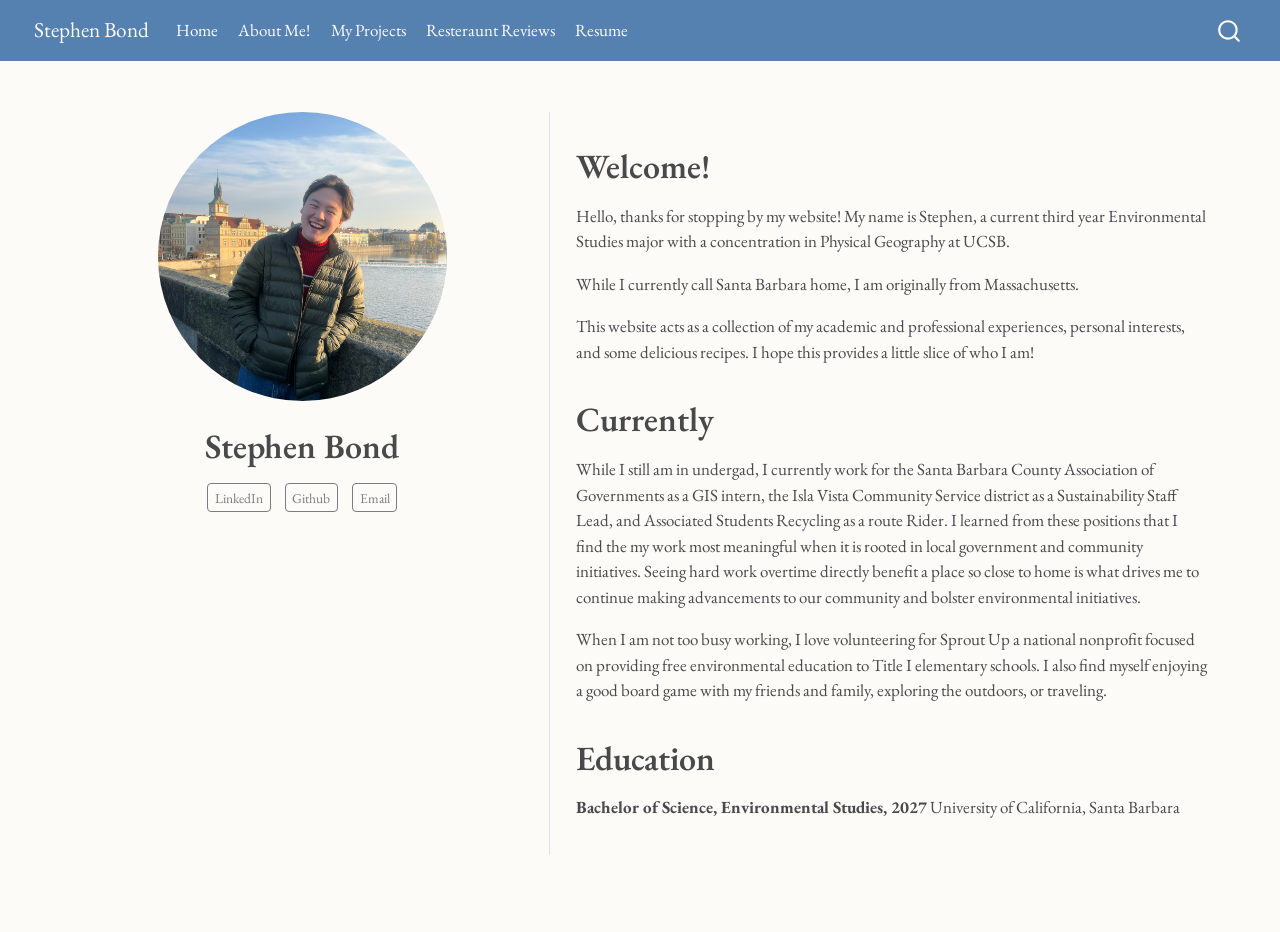
==== commit 1c07df27: "changed recipe page, fixed pdf on midterm" ====
--- a/docs/index.html
+++ b/docs/index.html
@@ -69,7 +69,7 @@
 }</script>
 
 
-<link rel="stylesheet" href="styles.css">
+<link rel="stylesheet" href="styles.scss">
 </head>
 
 <body class="nav-fixed quarto-light">
@@ -104,8 +104,8 @@
 <span class="menu-text">My Projects</span></a>
   </li>  
   <li class="nav-item">
-    <a class="nav-link" href="./Recipe_Page.html"> 
-<span class="menu-text">Some Amazing Recipes!</span></a>
+    <a class="nav-link" href="./Reviews.html"> 
+<span class="menu-text">Resteraunt Reviews</span></a>
   </li>  
   <li class="nav-item">
     <a class="nav-link" href="./Resume.html"> 
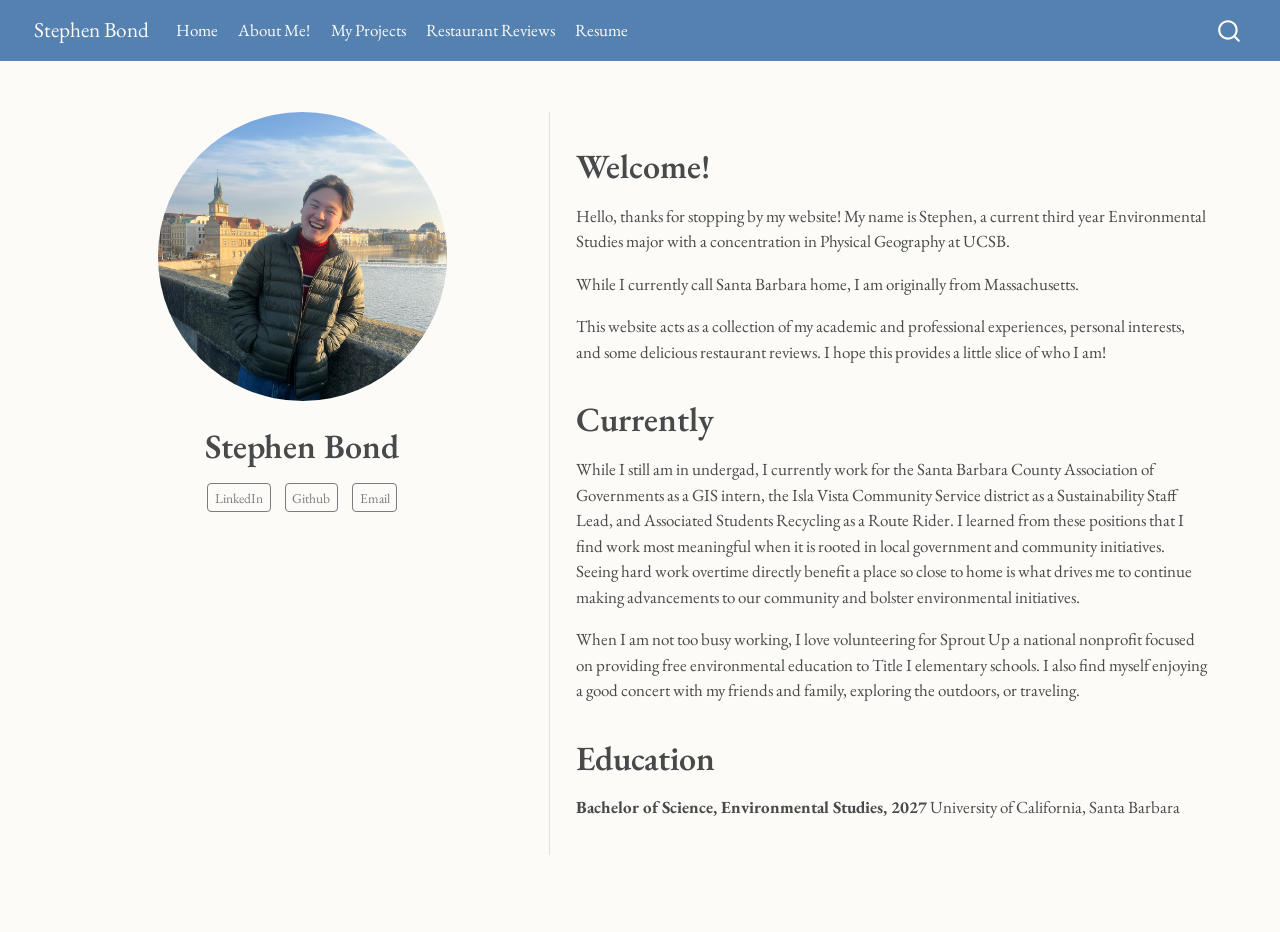
==== commit 1a14dbda: "spelling mistake corrections" ====
--- a/docs/index.html
+++ b/docs/index.html
@@ -39,7 +39,7 @@
 <link href="site_libs/quarto-html/quarto-syntax-highlighting-7b89279ff1a6dce999919e0e67d4d9ec.css" rel="stylesheet" id="quarto-text-highlighting-styles">
 <script src="site_libs/bootstrap/bootstrap.min.js"></script>
 <link href="site_libs/bootstrap/bootstrap-icons.css" rel="stylesheet">
-<link href="site_libs/bootstrap/bootstrap-c8f389fcddcd31c77ea7c65898c5a719.min.css" rel="stylesheet" append-hash="true" id="quarto-bootstrap" data-mode="light">
+<link href="site_libs/bootstrap/bootstrap-efd4176ee5ceb7a8cacd0ef2fca1151c.min.css" rel="stylesheet" append-hash="true" id="quarto-bootstrap" data-mode="light">
 <script id="quarto-search-options" type="application/json">{
   "location": "navbar",
   "copy-button": false,
@@ -105,7 +105,7 @@
   </li>  
   <li class="nav-item">
     <a class="nav-link" href="./Reviews.html"> 
-<span class="menu-text">Resteraunt Reviews</span></a>
+<span class="menu-text">Restaurant Reviews</span></a>
   </li>  
   <li class="nav-item">
     <a class="nav-link" href="./Resume.html"> 
@@ -152,12 +152,12 @@
 <h1>Welcome!</h1>
 <p>Hello, thanks for stopping by my website! My name is Stephen, a current third year Environmental Studies major with a concentration in Physical Geography at UCSB.</p>
 <p>While I currently call Santa Barbara home, I am originally from Massachusetts.</p>
-<p>This website acts as a collection of my academic and professional experiences, personal interests, and some delicious recipes. I hope this provides a little slice of who I am!</p>
+<p>This website acts as a collection of my academic and professional experiences, personal interests, and some delicious restaurant reviews. I hope this provides a little slice of who I am!</p>
 </section>
 <section id="currently" class="level1">
 <h1>Currently</h1>
-<p>While I still am in undergad, I currently work for the Santa Barbara County Association of Governments as a GIS intern, the Isla Vista Community Service district as a Sustainability Staff Lead, and Associated Students Recycling as a route Rider. I learned from these positions that I find the my work most meaningful when it is rooted in local government and community initiatives. Seeing hard work overtime directly benefit a place so close to home is what drives me to continue making advancements to our community and bolster environmental initiatives.</p>
-<p>When I am not too busy working, I love volunteering for Sprout Up a national nonprofit focused on providing free environmental education to Title I elementary schools. I also find myself enjoying a good board game with my friends and family, exploring the outdoors, or traveling.</p>
+<p>While I still am in undergad, I currently work for the Santa Barbara County Association of Governments as a GIS intern, the Isla Vista Community Service district as a Sustainability Staff Lead, and Associated Students Recycling as a Route Rider. I learned from these positions that I find work most meaningful when it is rooted in local government and community initiatives. Seeing hard work overtime directly benefit a place so close to home is what drives me to continue making advancements to our community and bolster environmental initiatives.</p>
+<p>When I am not too busy working, I love volunteering for Sprout Up a national nonprofit focused on providing free environmental education to Title I elementary schools. I also find myself enjoying a good concert with my friends and family, exploring the outdoors, or traveling.</p>
 </section>
 <section id="education" class="level1">
 <h1>Education</h1>
